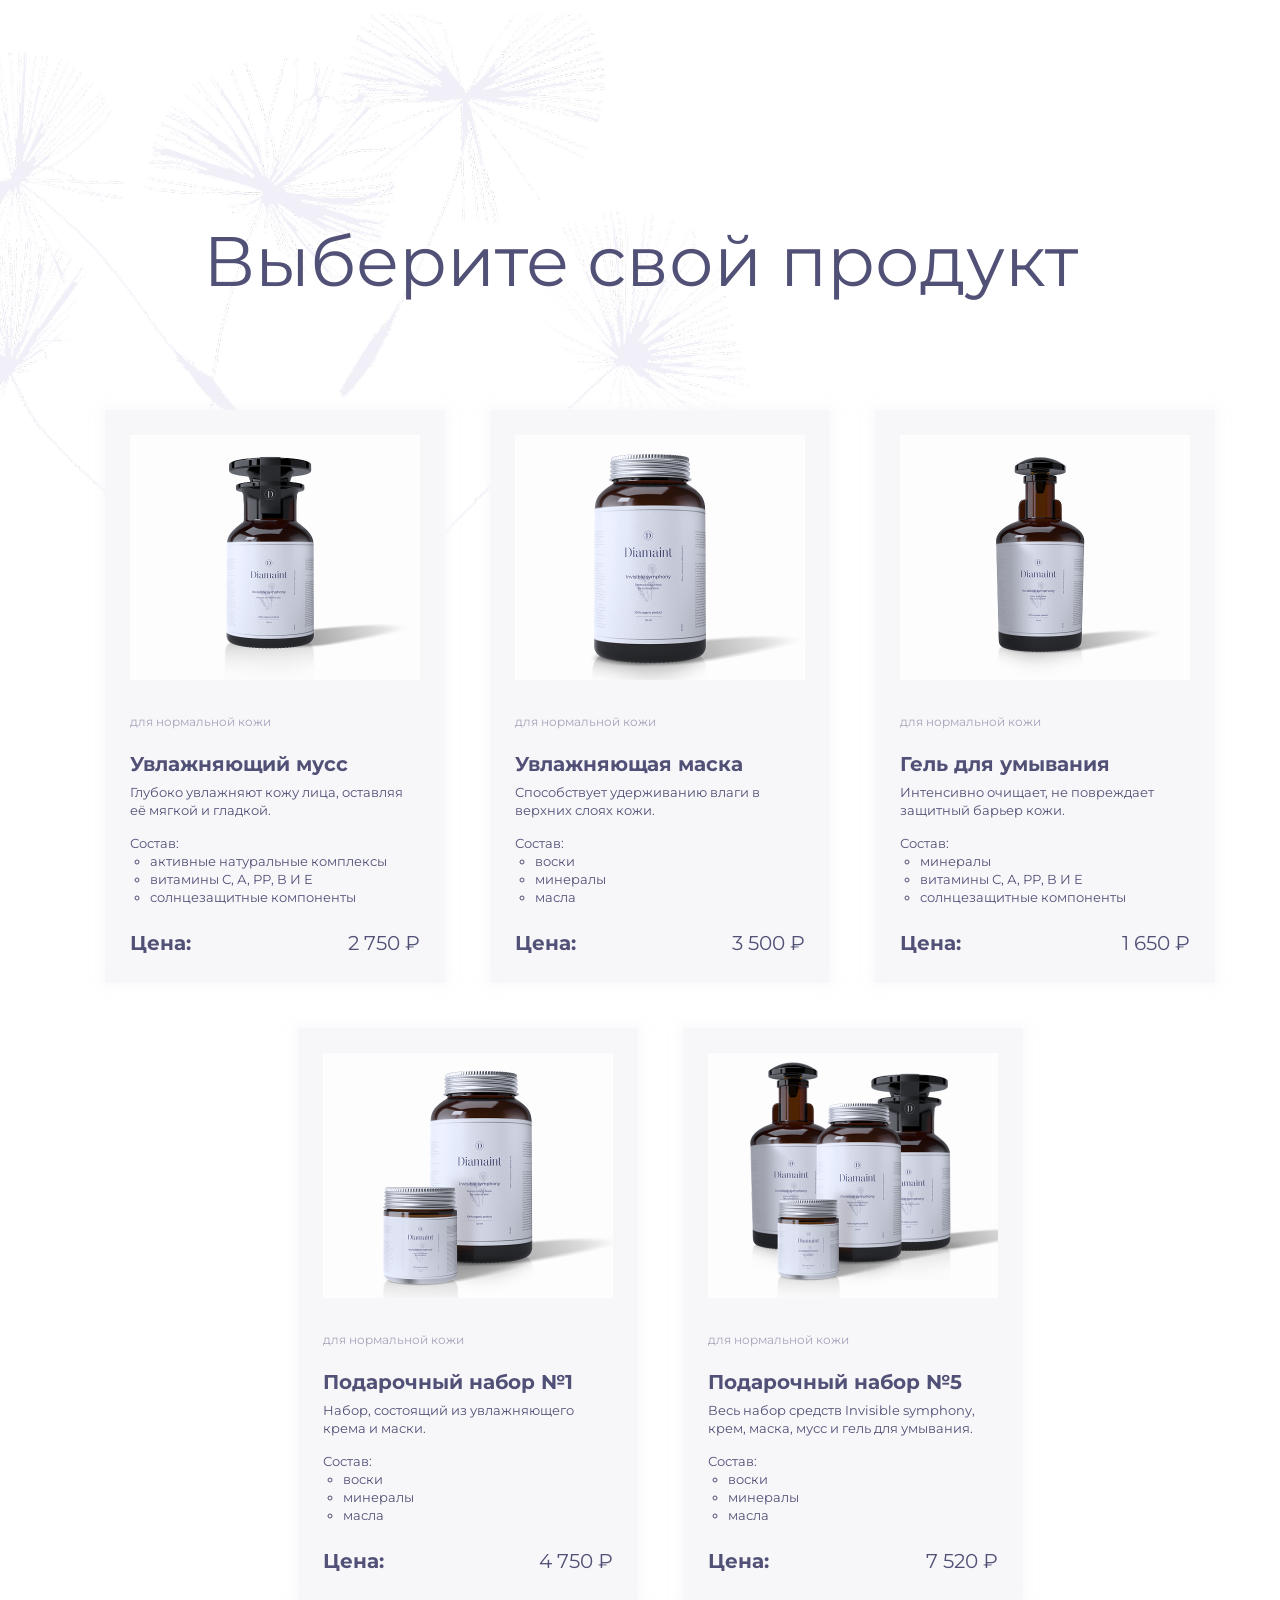
==== index.html @ 3017c8b2 "feature/03-homework" ====
<!DOCTYPE html>
<html lang="ru">
<head>
  <meta charset="UTF-8">
  <meta name="viewport" content="width=device-width, initial-scale=1.0">
  <title>Lev Abdulative</title>
  <link rel="icon" href="images\favicon_LPC.png" type="image/png">
  <link rel="stylesheet" href="style.css">
  <link rel="preconnect" href="https://fonts.googleapis.com">
  <link rel="preconnect" href="https://fonts.gstatic.com" crossorigin>
  <link href="https://fonts.googleapis.com/css2?family=Montserrat:wght@400;700&display=swap" rel="stylesheet">
</head>

  <body>
    <h1 class="title">Выберите свой продукт</h1>
    <img class="img-bg" src="images\dandelions_bg.png" alt="Фоновое изображение">
    <!-- список товаров -->
    <ul class="product-list"> 
      <!-- карточка первого товара -->
      <li class="product-card">
        <img class="product-image" src="images\moisturizing_mousse.png" alt="Увлажняющий мусс">

        <span class="product-type">для нормальной кожи</span>
        <h2 class="product-name">Увлажняющий мусс</h2>
        <p class="product-description">Глубоко увлажняют кожу лица, оставляя её мягкой и гладкой.</p>

        <span class="product-ingredients-title">Состав:</span>
        <ul class="product-ingredients-list">
          <li class="product-ingredient">активные натуральные комплексы</li>
          <li class="product-ingredient">витамины С, А, РР, В И Е</li>
          <li class="product-ingredient">солнцезащитные компоненты</li>
        </ul>

        <b class="product-price-title">Цена: <span class="product-price">2 750 &#8381;</span></b>
      </li>

      <!-- карточка второго товара -->
      <li class="product-card">
        <img class="product-image" src="images\moisturizing_mask.png" alt="Увлажняющая маска" width="200" height="200">
        <span class="product-type">для нормальной кожи</span>
        <h2 class="product-name">Увлажняющая маска</h2>
        <p class="product-description">Способствует удерживанию влаги в верхних слоях кожи.</p>

        <span class="product-ingredients-title">Состав:</span>
        <ul class="product-ingredients-list">
          <li class="product-ingredient">воски</li>
          <li class="product-ingredient">минералы</li>
          <li class="product-ingredient">масла</li>
        </ul>

        <b class="product-price-title">Цена: <span class="product-price">3 500 &#8381;</span></b>
      </li>

      <!-- карточка третьего товара -->
      <li class="product-card">
        <img class="product-image" src="images\cleansing_gel.png" alt="Гель для умывания" width="200" height="200">
        <span class="product-type">для нормальной кожи</span>
        <h2 class="product-name">Гель для умывания</h2>
        <p class="product-description">Интенсивно очищает, не повреждает защитный барьер кожи.</p>

        <span class="product-ingredients-title">Состав:</span>
        <ul class="product-ingredients-list">
          <li class="product-ingredient">минералы</li>
          <li class="product-ingredient">витамины С, А, РР, В И Е</li>
          <li class="product-ingredient">солнцезащитные компоненты</li>
        </ul>

        <b class="product-price-title">Цена: <span class="product-price">1 650 &#8381;</span></b>
      </li>

      <!-- карточка четвертого товара -->
      <li class="product-card">
        <img class="product-image" src="images\gift_set_1.png" alt="Подарочный набор №1" width="200" height="200">
        <span class="product-type">для нормальной кожи</span>
        <h2 class="product-name">Подарочный набор №1</h2>
        <p class="product-description">Набор, состоящий из увлажняющего крема и маски.</p>

        <span class="product-ingredients-title">Состав:</span>
        <ul class="product-ingredients-list">
          <li class="product-ingredient">воски</li>
          <li class="product-ingredient">минералы</li>
          <li class="product-ingredient">масла</li>
        </ul>

        <b class="product-price-title">Цена: <span class="product-price">4 750 &#8381;</span></b>
      </li>

      <!-- карточка пятого товара -->
      <li class="product-card">
        <img class="product-image" src="images\gift_set_5.png" alt="Подарочный набор №5" width="200" height="200">
        <span class="product-type">для нормальной кожи</span>
        <h2 class="product-name">Подарочный набор №5</h2>
        <p class="product-description">Весь набор средств Invisible symphony, крем, маска, мусс и гель для умывания.</p>

        <span class="product-ingredients-title">Состав:</span>
        <ul class="product-ingredients-list">
          <li class="product-ingredient">воски</li>
          <li class="product-ingredient">минералы</li>
          <li class="product-ingredient">масла</li>
        </ul>

        <b class="product-price-title">Цена: <span class="product-price">7 520 &#8381;</span></b>
      </li>

    </ul>
  </body>
</html>
---- style.css ----
body {
  padding: 0;
  font-family: 'Montserrat', sans-serif;
  list-style-type: none;
  color: #515076;
  background: #FFFFFF;
}

.title {
  margin: 222px 0 110px 0;
  font-size: 70px;
  line-height: 78px;
  font-weight: 400;
  text-align: center;
}

.img-bg {
  position: absolute;
  top: 0;
  left: 0;
  width: 790px;
  height: 697px;
  object-fit: cover;
  z-index: -1;
}

.product-list {
  display: flex;
  flex-wrap: wrap;
  justify-content: center;
  gap: 45px;
  list-style-type: none;
  font-weight: 400;
  line-height: 24px;
}

.product-card {
  box-sizing: border-box;
  display: flex;
  flex-direction: column;
  width: 340px;
  height: 573px;
  padding: 25px;
  background: #F7F7FA;
  box-shadow: 0 0 10px 2px rgba(242, 242, 247, 0.5);
}

.product-image {
  width: 290px;
  height: 245px;
}

.product-type {
  font-size: 12px;
  color: #A5A3B9;
  margin: 30px 0 17px 0;
}

.product-name {
  font-size: 20px;
  font-weight: 700;
  line-height: 27px;
  margin: 0;
}

.product-description {
  font-size: 13px;
  line-height: 18px;
  margin: 5px 0 15px 0;
}

.product-ingredients-title,
.product-ingredients-list {
  font-size: 13px;
  line-height: 18px;
}

.product-ingredients-list {
  margin-bottom: 25px;
  padding-left: 20px;
}

.product-price-title {
  font-weight: 700;
  font-size: 20px;
  display: flex;
  justify-content: space-between;
}

.product-price {
  font-size: 20px;
  font-weight: normal;
}
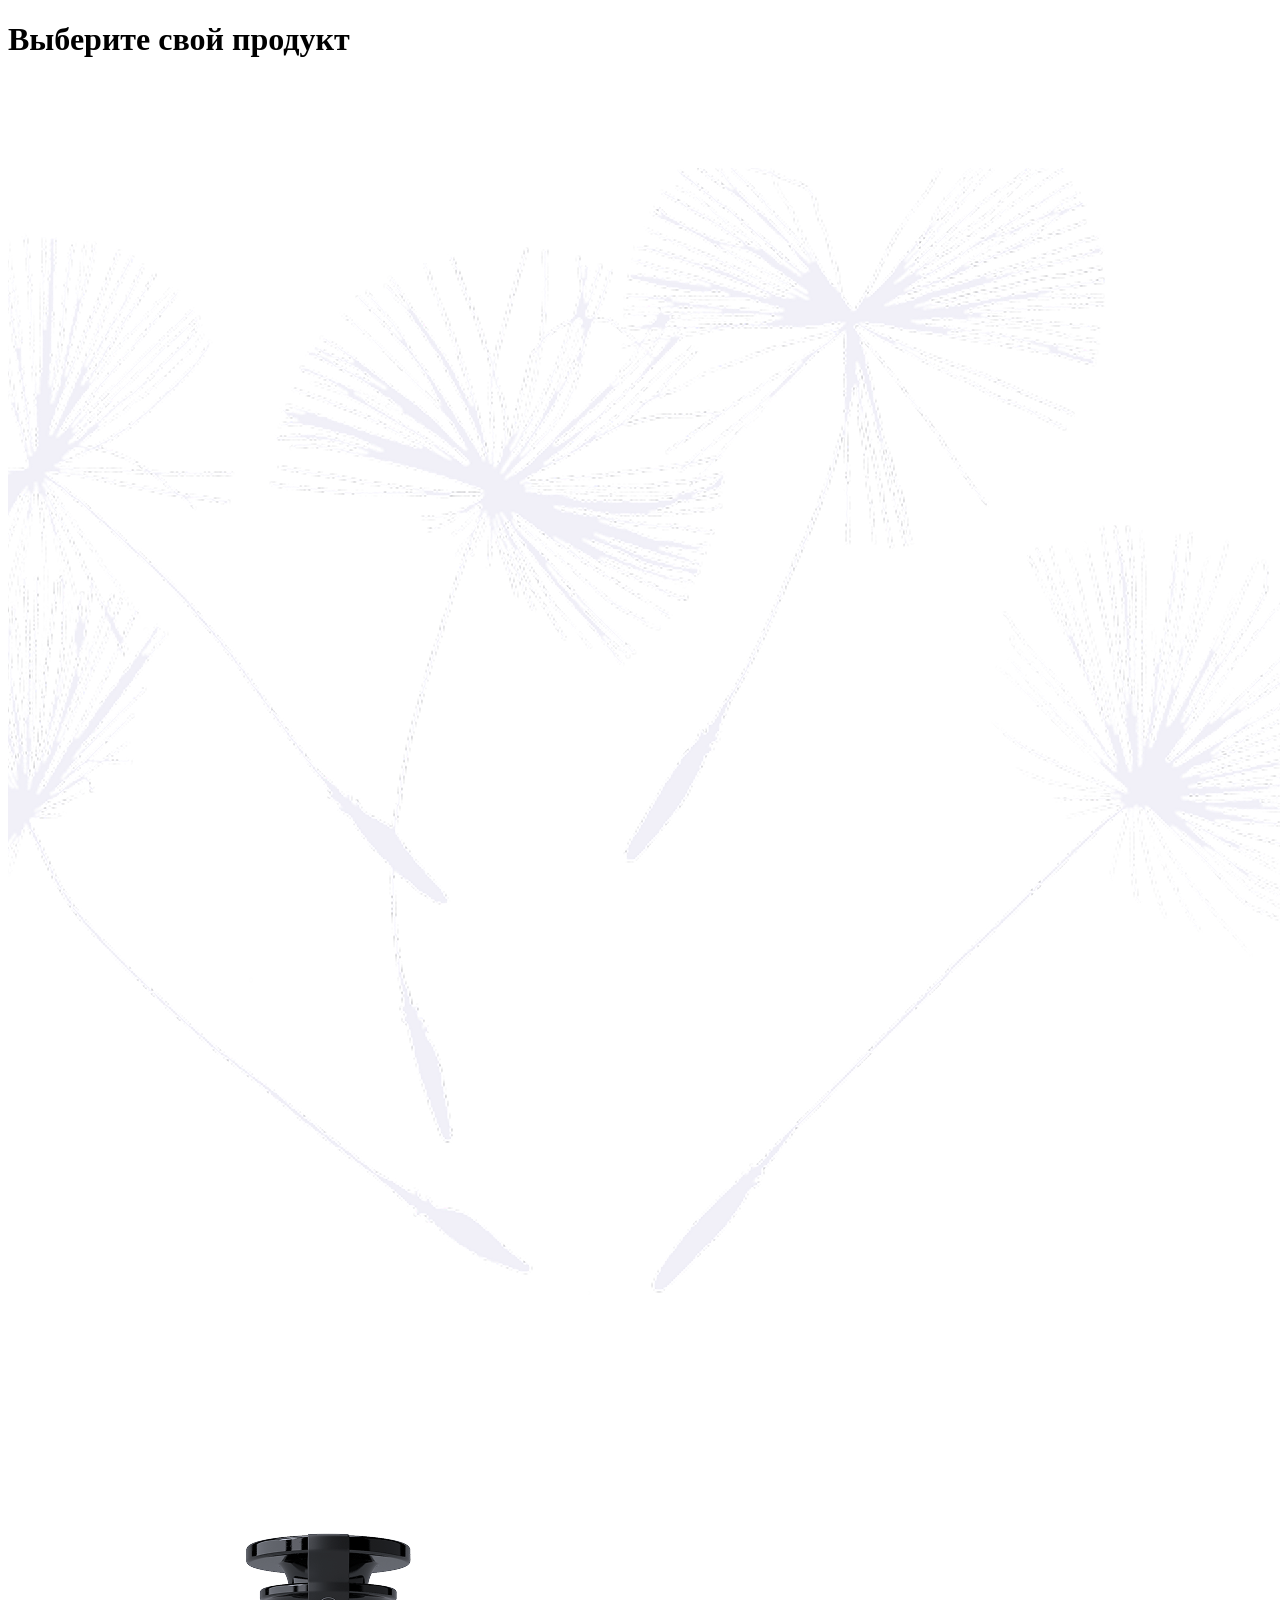
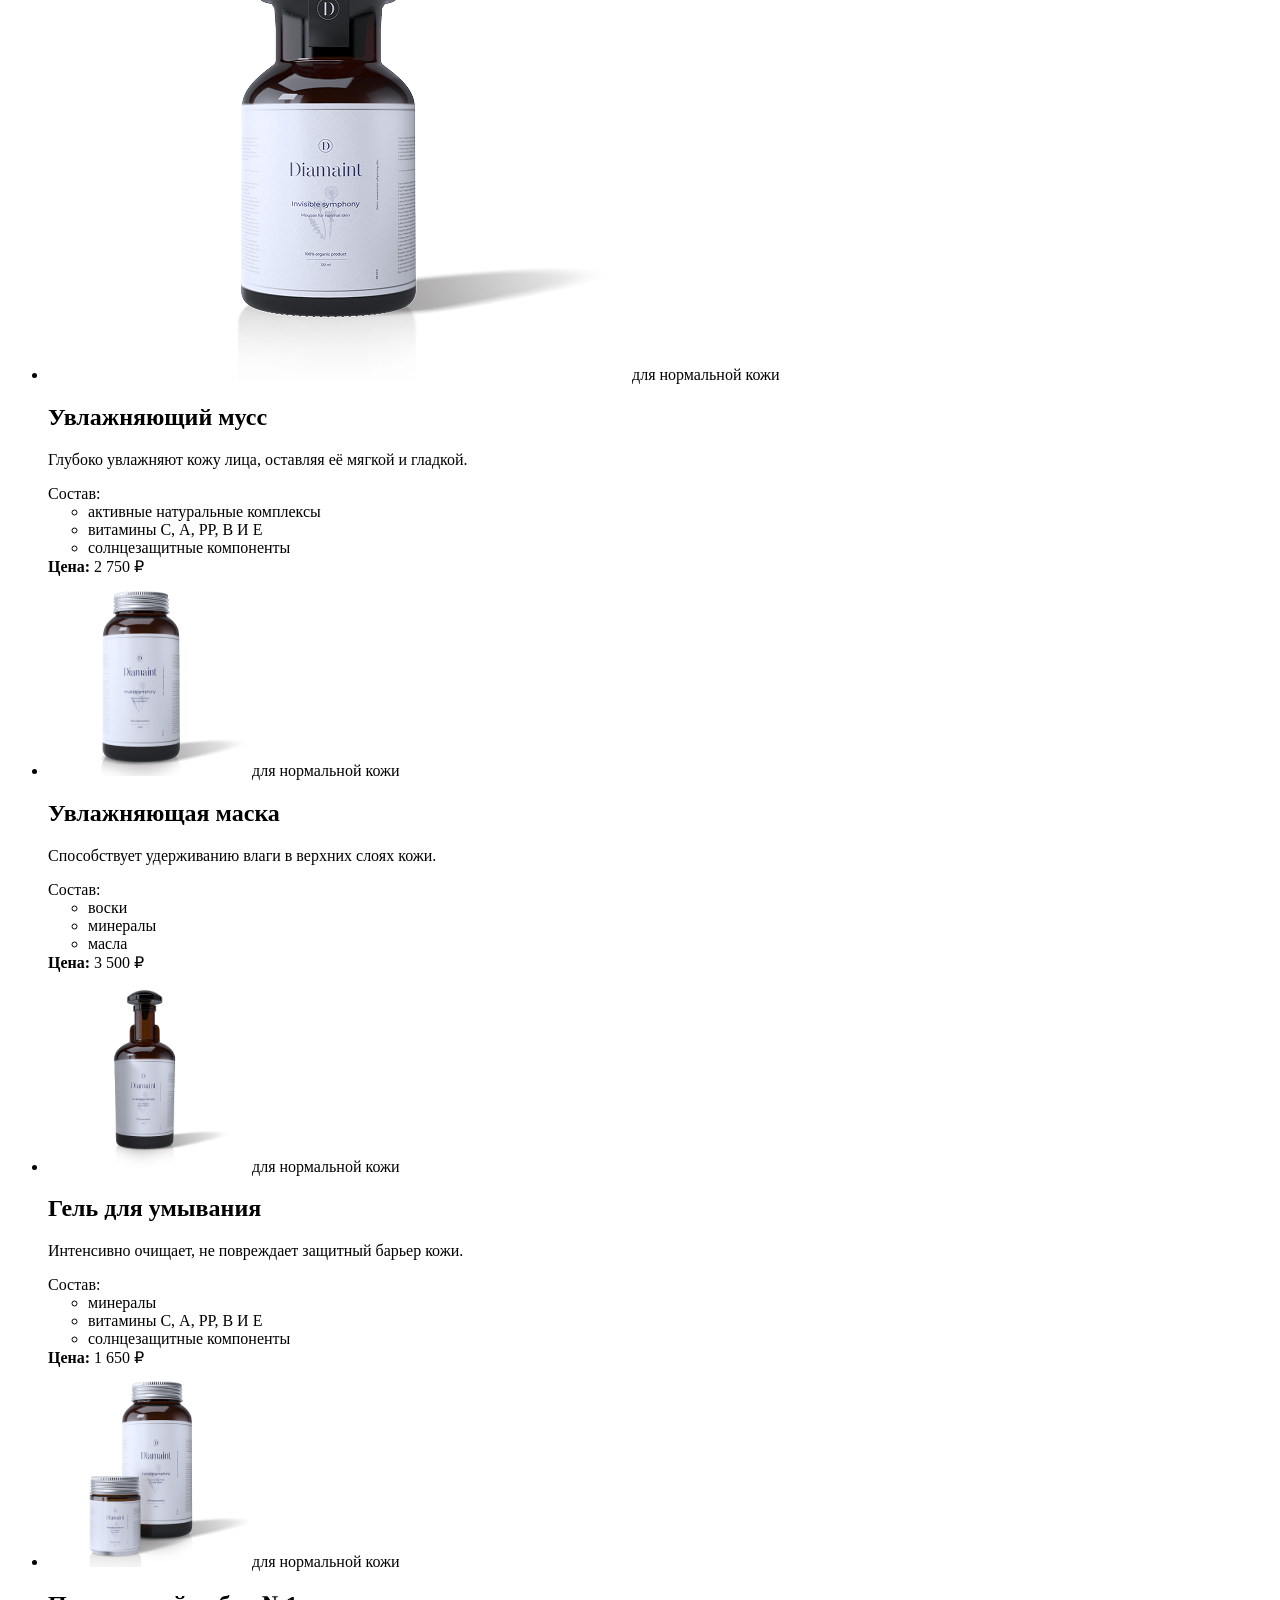
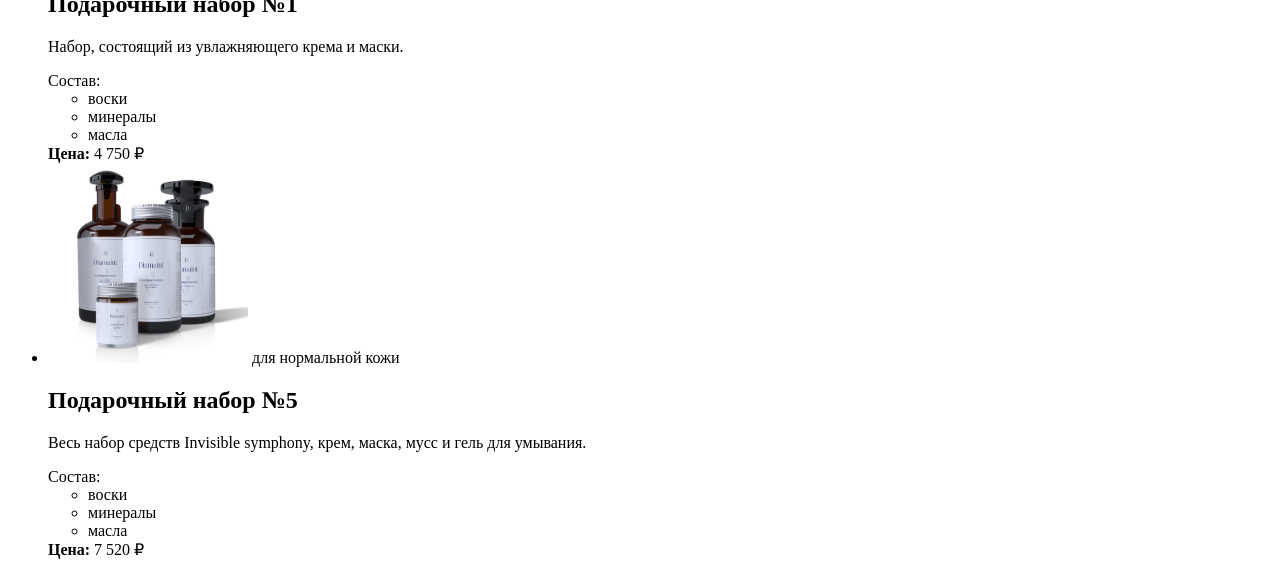
==== commit b8711e55: "feature/05-homework_BEM_completed" ====
--- a/index.html
+++ b/index.html
@@ -1,107 +1,133 @@
 <!DOCTYPE html>
 <html lang="ru">
+
 <head>
   <meta charset="UTF-8">
   <meta name="viewport" content="width=device-width, initial-scale=1.0">
   <title>Lev Abdulative</title>
   <link rel="icon" href="images\favicon_LPC.png" type="image/png">
-  <link rel="stylesheet" href="style.css">
+  <link rel="stylesheet" href="style_BEM.css">
+
   <link rel="preconnect" href="https://fonts.googleapis.com">
-  <link rel="preconnect" href="https://fonts.gstatic.com" crossorigin>
-  <link href="https://fonts.googleapis.com/css2?family=Montserrat:wght@400;700&display=swap" rel="stylesheet">
+<link rel="preconnect" href="https://fonts.gstatic.com" crossorigin>
+<link href="https://fonts.googleapis.com/css2?family=Montserrat:wght@300;400;500;600;700&display=swap" rel="stylesheet">
 </head>
 
-  <body>
-    <h1 class="title">Выберите свой продукт</h1>
-    <img class="img-bg" src="images\dandelions_bg.png" alt="Фоновое изображение">
-    <!-- список товаров -->
-    <ul class="product-list"> 
-      <!-- карточка первого товара -->
-      <li class="product-card">
-        <img class="product-image" src="images\moisturizing_mousse.png" alt="Увлажняющий мусс">
+<body>
+  <main class="main">
+    <div class="container">
+      <h1 class="title">Выберите свой продукт</h1>
+      <img class="img-bg" src="images\dandelions_bg.png" alt="Фоновое изображение">
+      <!-- СПИСОК ТОВАРОВ -->
+      <ul class="products">
 
-        <span class="product-type">для нормальной кожи</span>
-        <h2 class="product-name">Увлажняющий мусс</h2>
-        <p class="product-description">Глубоко увлажняют кожу лица, оставляя её мягкой и гладкой.</p>
+        <!-- (1)карточка первого товара -->
+        <li class="products__item card">
+          <img class="card__image" src="images\moisturizing_mousse.png" alt="Увлажняющий мусс">
+          <span class="card__category">для нормальной кожи</span>
+          <h2 class="card__name">Увлажняющий мусс</h2>
+          <p class="card__description">Глубоко увлажняют кожу лица, оставляя её мягкой и гладкой.</p>
 
-        <span class="product-ingredients-title">Состав:</span>
-        <ul class="product-ingredients-list">
-          <li class="product-ingredient">активные натуральные комплексы</li>
-          <li class="product-ingredient">витамины С, А, РР, В И Е</li>
-          <li class="product-ingredient">солнцезащитные компоненты</li>
-        </ul>
+          <div class="card__compound compound">
+            <span class="compound__title">Состав:</span>
+            <ul class="compound__list">
+              <li>активные натуральные комплексы</li>
+              <li>витамины С, А, РР, В И Е</li>
+              <li>солнцезащитные компоненты</li>
+            </ul>
+          </div>
 
-        <b class="product-price-title">Цена: <span class="product-price">2 750 &#8381;</span></b>
-      </li>
+          <div class="card__price">
+            <b>Цена:</b>
+            <span>2 750 &#8381;</span>
+          </div>
+        </li>
 
-      <!-- карточка второго товара -->
-      <li class="product-card">
-        <img class="product-image" src="images\moisturizing_mask.png" alt="Увлажняющая маска" width="200" height="200">
-        <span class="product-type">для нормальной кожи</span>
-        <h2 class="product-name">Увлажняющая маска</h2>
-        <p class="product-description">Способствует удерживанию влаги в верхних слоях кожи.</p>
+        <!-- (2)карточка второго товара -->
+        <li class="products__item card">
+          <img class="card__image" src="images\moisturizing_mask.png" alt="Увлажняющая маска" width="200" height="200">
+          <span class="card__category">для нормальной кожи</span>
+          <h2 class="card__name">Увлажняющая маска</h2>
+          <p class="card__description">Способствует удерживанию влаги в верхних слоях кожи.</p>
 
-        <span class="product-ingredients-title">Состав:</span>
-        <ul class="product-ingredients-list">
-          <li class="product-ingredient">воски</li>
-          <li class="product-ingredient">минералы</li>
-          <li class="product-ingredient">масла</li>
-        </ul>
+          <div class="card__compound compound">
+            <span class="compound__title">Состав:</span>
+            <ul class="compound__list">
+              <li>воски</li>
+              <li>минералы</li>
+              <li>масла</li>
+            </ul>
+          </div>
+          <div class="card__price">
+            <b>Цена:</b>
+            <span>3 500 &#8381;</span>
+          </div>
+        </li>
 
-        <b class="product-price-title">Цена: <span class="product-price">3 500 &#8381;</span></b>
-      </li>
+        <!-- (3)карточка третьего товара -->
+        <li class="products__item card">
+          <img class="card__image" src="images\cleansing_gel.png" alt="Гель для умывания" width="200" height="200">
+          <span class="card__category ">для нормальной кожи</span>
+          <h2 class="card__name">Гель для умывания</h2>
+          <p class="card__description">Интенсивно очищает, не повреждает защитный барьер кожи.</p>
+          <div class="card__compound compound">
+            <span class="compound__title">Состав:</span>
+            <ul class="compound__list">
+              <li>минералы</li>
+              <li>витамины С, А, РР, В И Е</li>
+              <li>солнцезащитные компоненты</li>
+            </ul>
+          </div>
+          <div class="card__price">
+            <b>Цена:</b>
+            <span>1 650 &#8381;</span>
+          </div>
+        </li>
 
-      <!-- карточка третьего товара -->
-      <li class="product-card">
-        <img class="product-image" src="images\cleansing_gel.png" alt="Гель для умывания" width="200" height="200">
-        <span class="product-type">для нормальной кожи</span>
-        <h2 class="product-name">Гель для умывания</h2>
-        <p class="product-description">Интенсивно очищает, не повреждает защитный барьер кожи.</p>
+        <!-- (4)карточка четвертого товара -->
+        <li class="products__item card">
+          <img class="card__image" src="images\gift_set_1.png" alt="Подарочный набор №1" width="200" height="200">
+          <span class="card__category">для нормальной кожи</span>
+          <h2 class="card__name">Подарочный набор №1</h2>
+          <p class="card__description">Набор, состоящий из увлажняющего крема и маски.</p>
+          <div class="card__compound compound">
+            <span class="compound__title">Состав:</span>
+            <ul class="compound__list">
+              <li>воски</li>
+              <li>минералы</li>
+              <li>масла</li>
+            </ul>
+          </div>
+          <div class="card__price">
+            <b>Цена:</b>
+            <span>4 750 &#8381;</span>
+          </div>
+        </li>
 
-        <span class="product-ingredients-title">Состав:</span>
-        <ul class="product-ingredients-list">
-          <li class="product-ingredient">минералы</li>
-          <li class="product-ingredient">витамины С, А, РР, В И Е</li>
-          <li class="product-ingredient">солнцезащитные компоненты</li>
-        </ul>
+        <!-- (5)карточка пятого товара -->
+        <li class="products__item card">
+          <img class="card__image" src="images\gift_set_5.png" alt="Подарочный набор №5" width="200" height="200">
+          <span class="card__category ">для нормальной кожи</span>
+          <h2 class="card__name">Подарочный набор №5</h2>
+          <p class="card__description">Весь набор средств Invisible symphony, крем, маска, мусс и гель для
+            умывания.</p>
+          <div class="card__compound compound">
+            <span class="compound__title">Состав:</span>
+            <ul class="compound__list">
+              <li>воски</li>
+              <li>минералы</li>
+              <li>масла</li>
+            </ul>
+          </div>
+          <div class="card__price">
+            <b>Цена:</b>
+            <span>7 520 &#8381;</span>
+          </div>
+        </li>
 
-        <b class="product-price-title">Цена: <span class="product-price">1 650 &#8381;</span></b>
-      </li>
+      </ul>
+    </div>
+  </main>
+</body>
 
-      <!-- карточка четвертого товара -->
-      <li class="product-card">
-        <img class="product-image" src="images\gift_set_1.png" alt="Подарочный набор №1" width="200" height="200">
-        <span class="product-type">для нормальной кожи</span>
-        <h2 class="product-name">Подарочный набор №1</h2>
-        <p class="product-description">Набор, состоящий из увлажняющего крема и маски.</p>
-
-        <span class="product-ingredients-title">Состав:</span>
-        <ul class="product-ingredients-list">
-          <li class="product-ingredient">воски</li>
-          <li class="product-ingredient">минералы</li>
-          <li class="product-ingredient">масла</li>
-        </ul>
-
-        <b class="product-price-title">Цена: <span class="product-price">4 750 &#8381;</span></b>
-      </li>
-
-      <!-- карточка пятого товара -->
-      <li class="product-card">
-        <img class="product-image" src="images\gift_set_5.png" alt="Подарочный набор №5" width="200" height="200">
-        <span class="product-type">для нормальной кожи</span>
-        <h2 class="product-name">Подарочный набор №5</h2>
-        <p class="product-description">Весь набор средств Invisible symphony, крем, маска, мусс и гель для умывания.</p>
-
-        <span class="product-ingredients-title">Состав:</span>
-        <ul class="product-ingredients-list">
-          <li class="product-ingredient">воски</li>
-          <li class="product-ingredient">минералы</li>
-          <li class="product-ingredient">масла</li>
-        </ul>
-
-        <b class="product-price-title">Цена: <span class="product-price">7 520 &#8381;</span></b>
-      </li>
-
-    </ul>
-  </body>
-</html>
+</html>
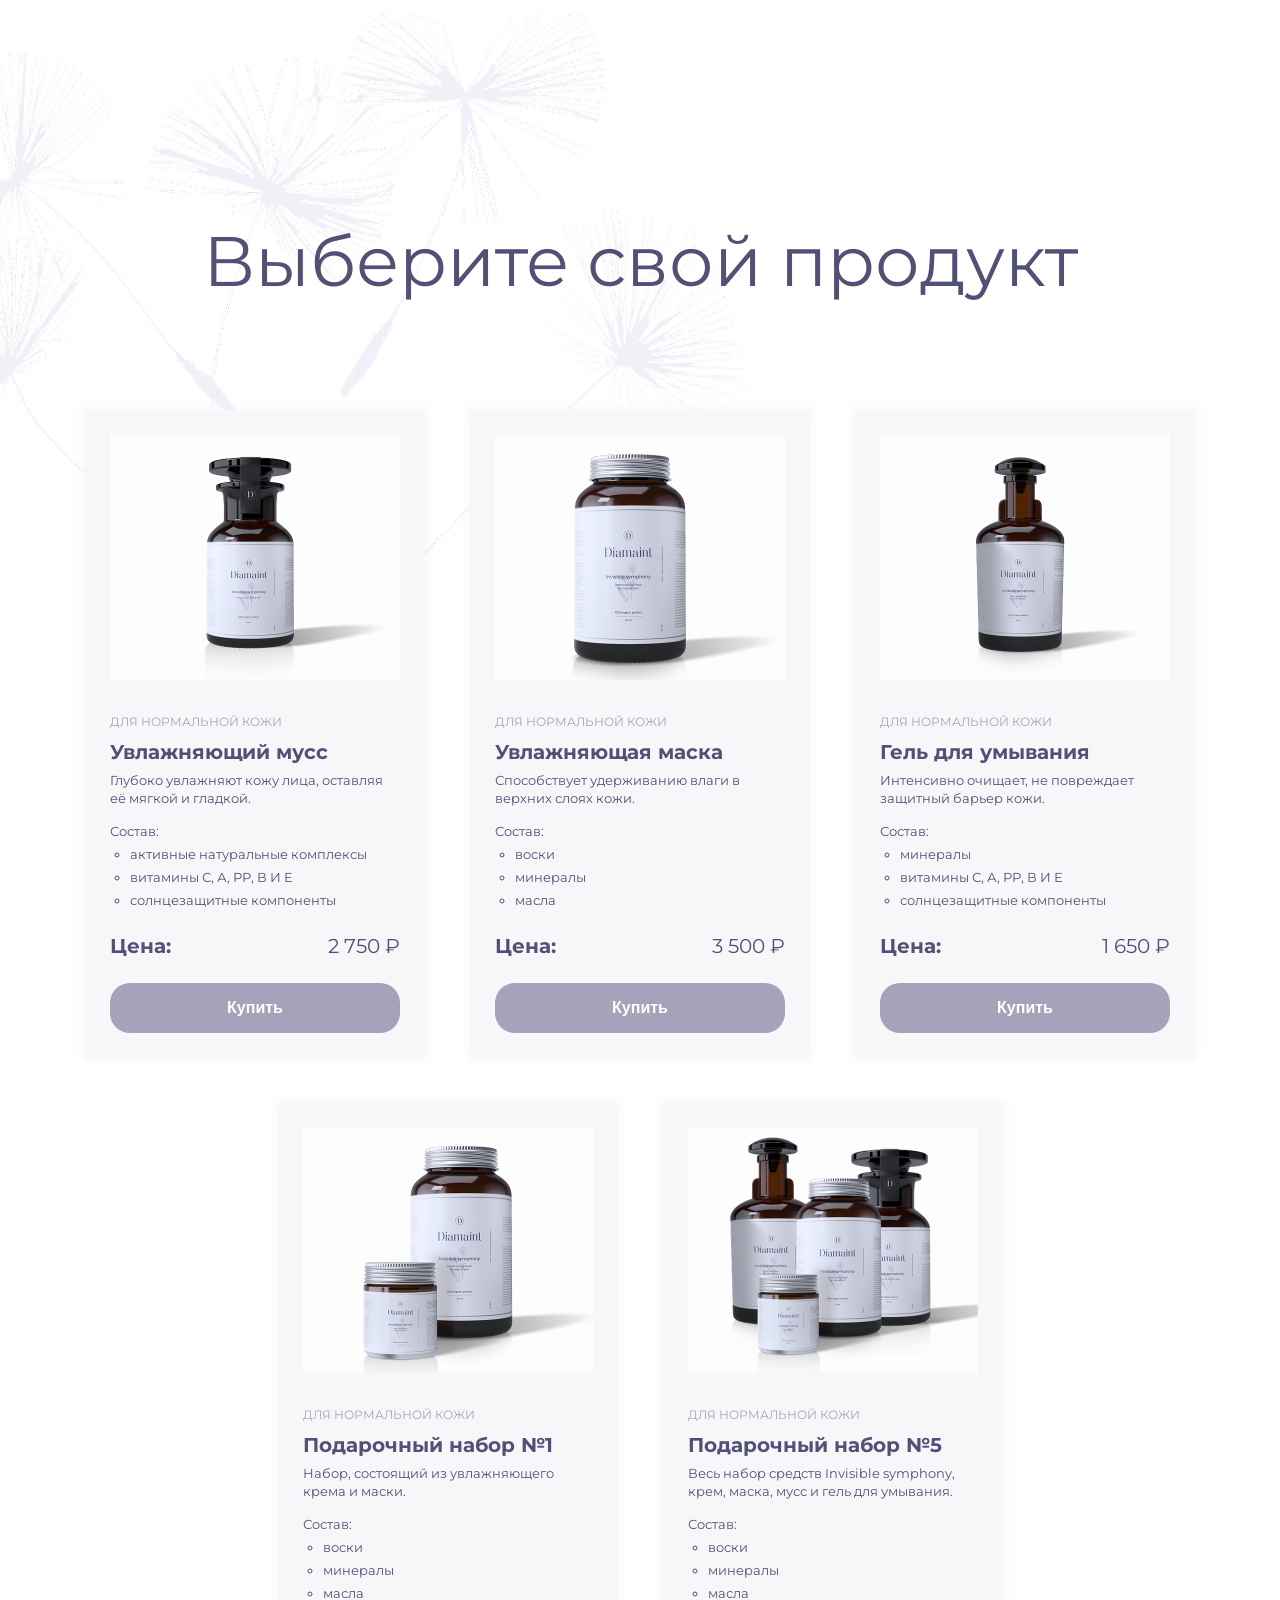
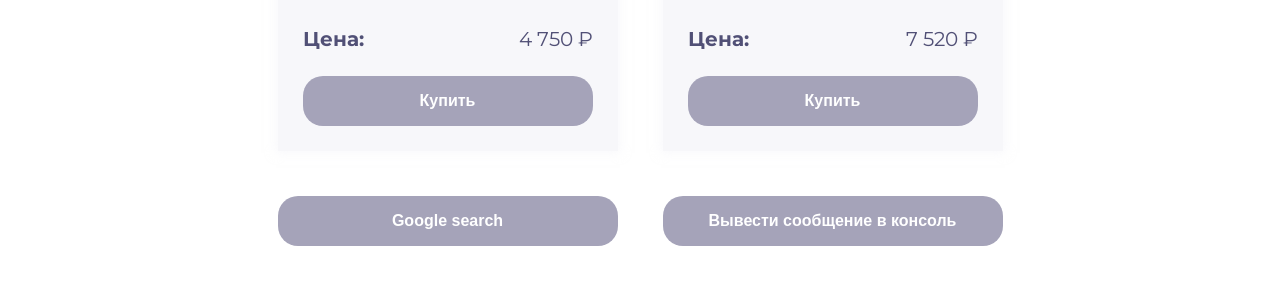
==== commit aa892f5d: "feature/06-homework-js_completed" ====
--- a/index.html
+++ b/index.html
@@ -5,12 +5,13 @@
   <meta charset="UTF-8">
   <meta name="viewport" content="width=device-width, initial-scale=1.0">
   <title>Lev Abdulative</title>
-  <link rel="icon" href="images\favicon_LPC.png" type="image/png">
-  <link rel="stylesheet" href="style_BEM.css">
+  <link rel="icon" href="images/favicon_LPC.png" type="image/png">
+  <link rel="stylesheet" href="style.css">
 
   <link rel="preconnect" href="https://fonts.googleapis.com">
-<link rel="preconnect" href="https://fonts.gstatic.com" crossorigin>
-<link href="https://fonts.googleapis.com/css2?family=Montserrat:wght@300;400;500;600;700&display=swap" rel="stylesheet">
+  <link rel="preconnect" href="https://fonts.gstatic.com" crossorigin>
+  <link href="https://fonts.googleapis.com/css2?family=Montserrat:wght@300;400;500;600;700&display=swap"
+    rel="stylesheet">
 </head>
 
 <body>
@@ -41,6 +42,9 @@
             <b>Цена:</b>
             <span>2 750 &#8381;</span>
           </div>
+
+          <button class="card__button">Купить</button>
+
         </li>
 
         <!-- (2)карточка второго товара -->
@@ -62,6 +66,9 @@
             <b>Цена:</b>
             <span>3 500 &#8381;</span>
           </div>
+
+          <button class="card__button">Купить</button>
+
         </li>
 
         <!-- (3)карточка третьего товара -->
@@ -82,6 +89,9 @@
             <b>Цена:</b>
             <span>1 650 &#8381;</span>
           </div>
+
+          <button class="card__button">Купить</button>
+
         </li>
 
         <!-- (4)карточка четвертого товара -->
@@ -102,6 +112,9 @@
             <b>Цена:</b>
             <span>4 750 &#8381;</span>
           </div>
+
+          <button class="card__button">Купить</button>
+
         </li>
 
         <!-- (5)карточка пятого товара -->
@@ -123,11 +136,23 @@
             <b>Цена:</b>
             <span>7 520 &#8381;</span>
           </div>
+
+          <button class="card__button">Купить</button>
+
         </li>
 
       </ul>
     </div>
+
+    <div class="buttons container">
+      <button id="open-google">Google search</button>
+      <button id="output-console-log">Вывести сообщение в консоль</button>
+    </div>
+
   </main>
+
+  <script src="main.js"></script>
+
 </body>
 
 </html>
--- a/style.css
+++ b/style.css
@@ -0,0 +1,174 @@
+*,
+*::before,
+*::after {
+  box-sizing: border-box;
+  margin: 0;
+  padding: 0;
+}
+
+body {
+  padding: 0;
+  font-family: 'montserrat', sans-serif;
+  list-style-type: none;
+  color: #515076;
+  background: #FFFFFF;
+}
+
+.clear-list {
+  list-style: none;
+  margin: 0;
+  padding: 0;
+}
+
+/* COMPOUND */
+
+.compound__list {
+  padding-left: 20px;
+  display: flex;
+  flex-direction: column;
+  gap: 5px;
+}
+
+.compound {
+  font-size: 13px;
+  line-height: 18px;
+  display: flex;
+  flex-direction: column;
+  gap: 5px;
+}
+
+/* CARD */
+
+.card__image {
+  width: 290px;
+  height: 245px;
+  margin-bottom: 30px;
+}
+
+.card__category {
+  display: block;
+  font-size: 12px;
+  line-height: 24px;
+  font-weight: 400;
+  color: #A5A3B9;
+  margin-bottom: 5px;
+  text-transform: uppercase;
+}
+
+.card__name {
+  font-size: 20px;
+  font-weight: 700;
+  line-height: 27px;
+  margin-bottom: 5px;
+}
+
+.card__description {
+  font-size: 13px;
+  line-height: 18px;
+  margin-bottom: 15px;
+}
+
+.card__compound {
+  margin-bottom: 25px;
+}
+
+.card__price {
+  font-weight: 700;
+  font-size: 20px;
+  display: flex;
+  justify-content: space-between;
+  font-weight: normal;
+  margin-bottom: 25px;
+}
+
+.card__button {
+  width: 100%;
+  height: 50px;
+  background: #A5A3B9;
+  border-radius: 20px;
+  border: none;
+  font-weight: 700;
+  font-size: 16px;
+  line-height: 22px;
+  color: #FFFFFF;
+  cursor: pointer;
+}
+
+.card {
+  background: #F7F7FA;
+  box-shadow: 0 0 10px 2px rgba(242, 242, 247, 0.5);
+  padding: 25px;
+  box-sizing: border-box;
+  display: flex;
+  flex-direction: column;
+}
+
+/* PRODUCTS */
+
+.products__item {
+  width: 340px;
+}
+
+.products {
+  display: flex;
+  flex-wrap: wrap;
+  justify-content: center;
+  gap: 45px;
+  font-weight: 400;
+  line-height: 24px;
+  margin-bottom: 45px;
+}
+
+/* BUTTONS */
+
+#open-google,
+#output-console-log {
+  width: 100%;
+  height: 50px;
+  background: #A5A3B9;
+  border-radius: 20px;
+  border: none;
+  font-weight: 700;
+  font-size: 16px;
+  line-height: 22px;
+  color: #FFFFFF;
+  cursor: pointer;
+  width: 340px;
+}
+
+.buttons {
+  display: flex;
+  justify-content: center;
+  gap: 45px;
+  margin-bottom: 45px;
+}
+
+.card__button--second-color {
+  background-color: #504e98;
+}
+
+/*  */
+
+.main {
+  padding-top: 222px;
+}
+
+.title {
+  margin-bottom: 110px;
+  font-size: 70px;
+  line-height: 78px;
+  font-weight: 400;
+  text-align: center;
+}
+
+
+.img-bg {
+  position: absolute;
+  top: 0;
+  left: 0;
+  width: 790px;
+  height: 697px;
+  object-fit: cover;
+  z-index: -1;
+}
+
